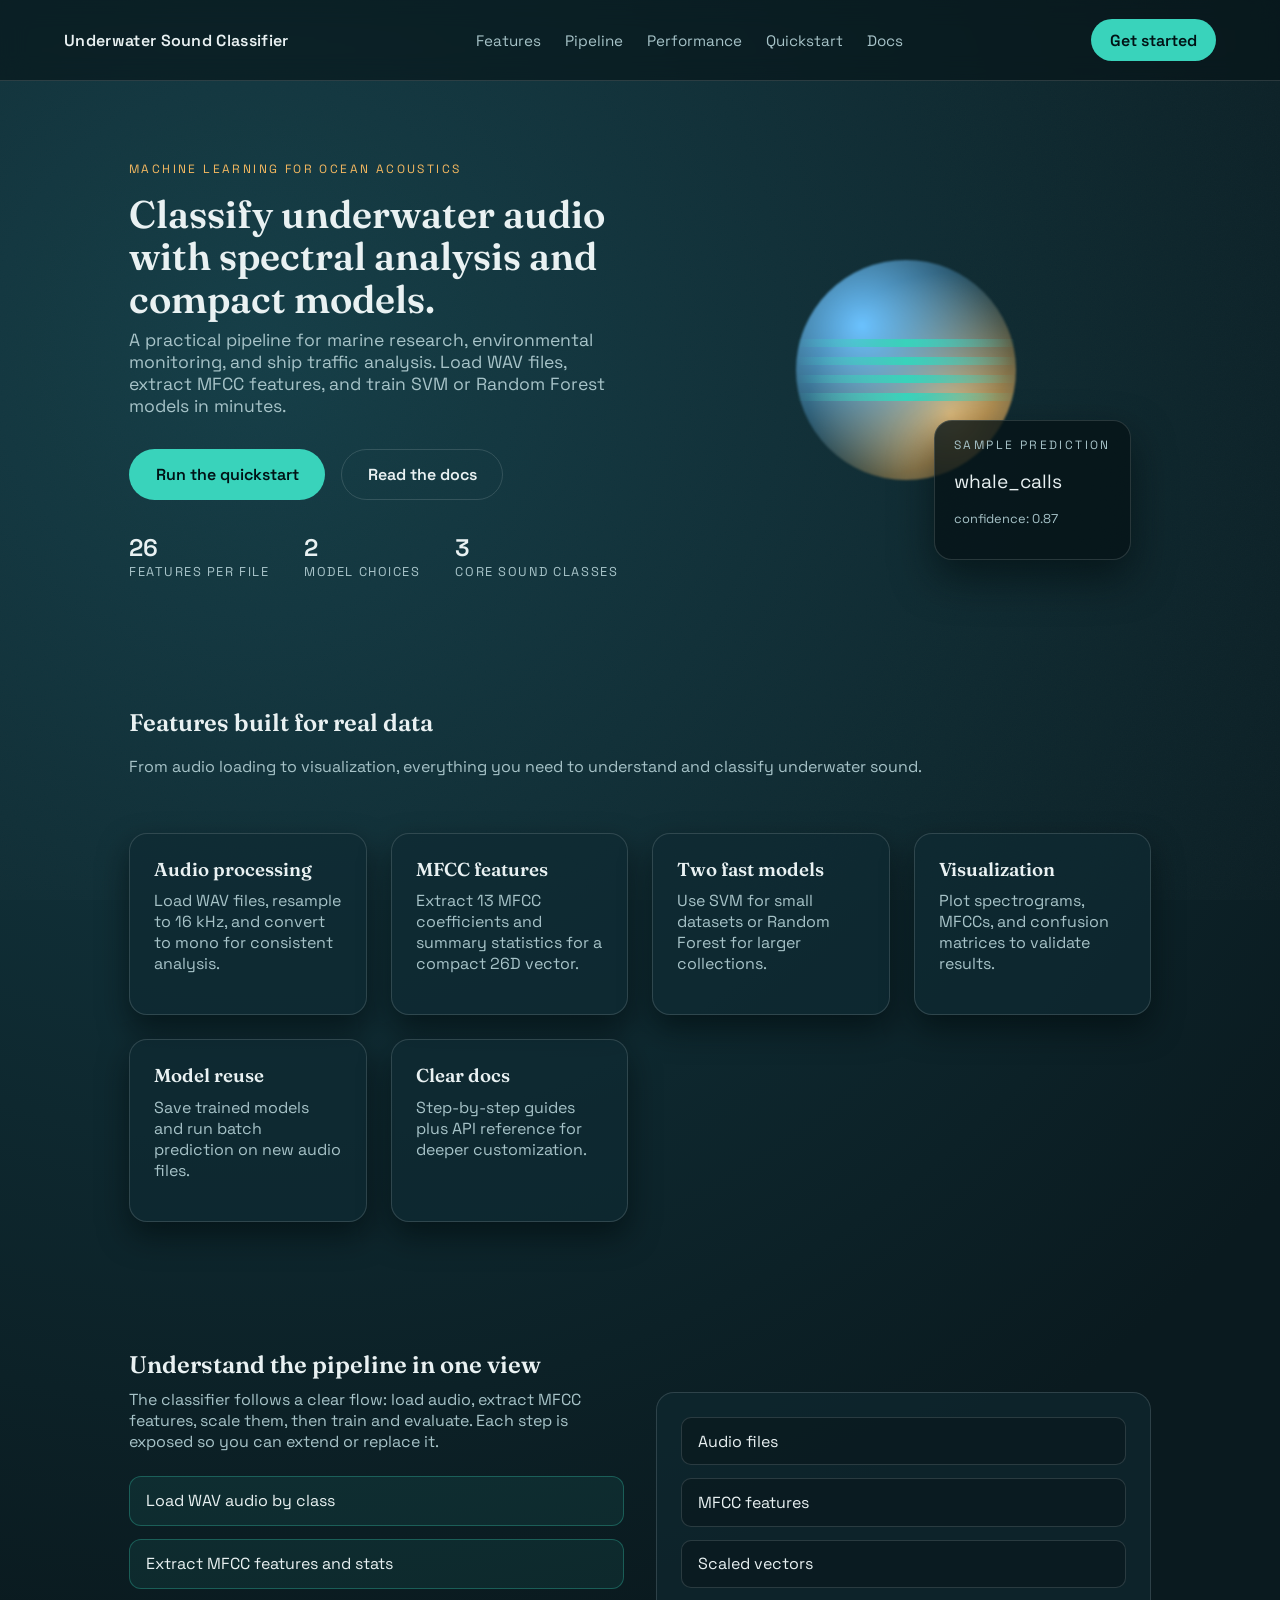
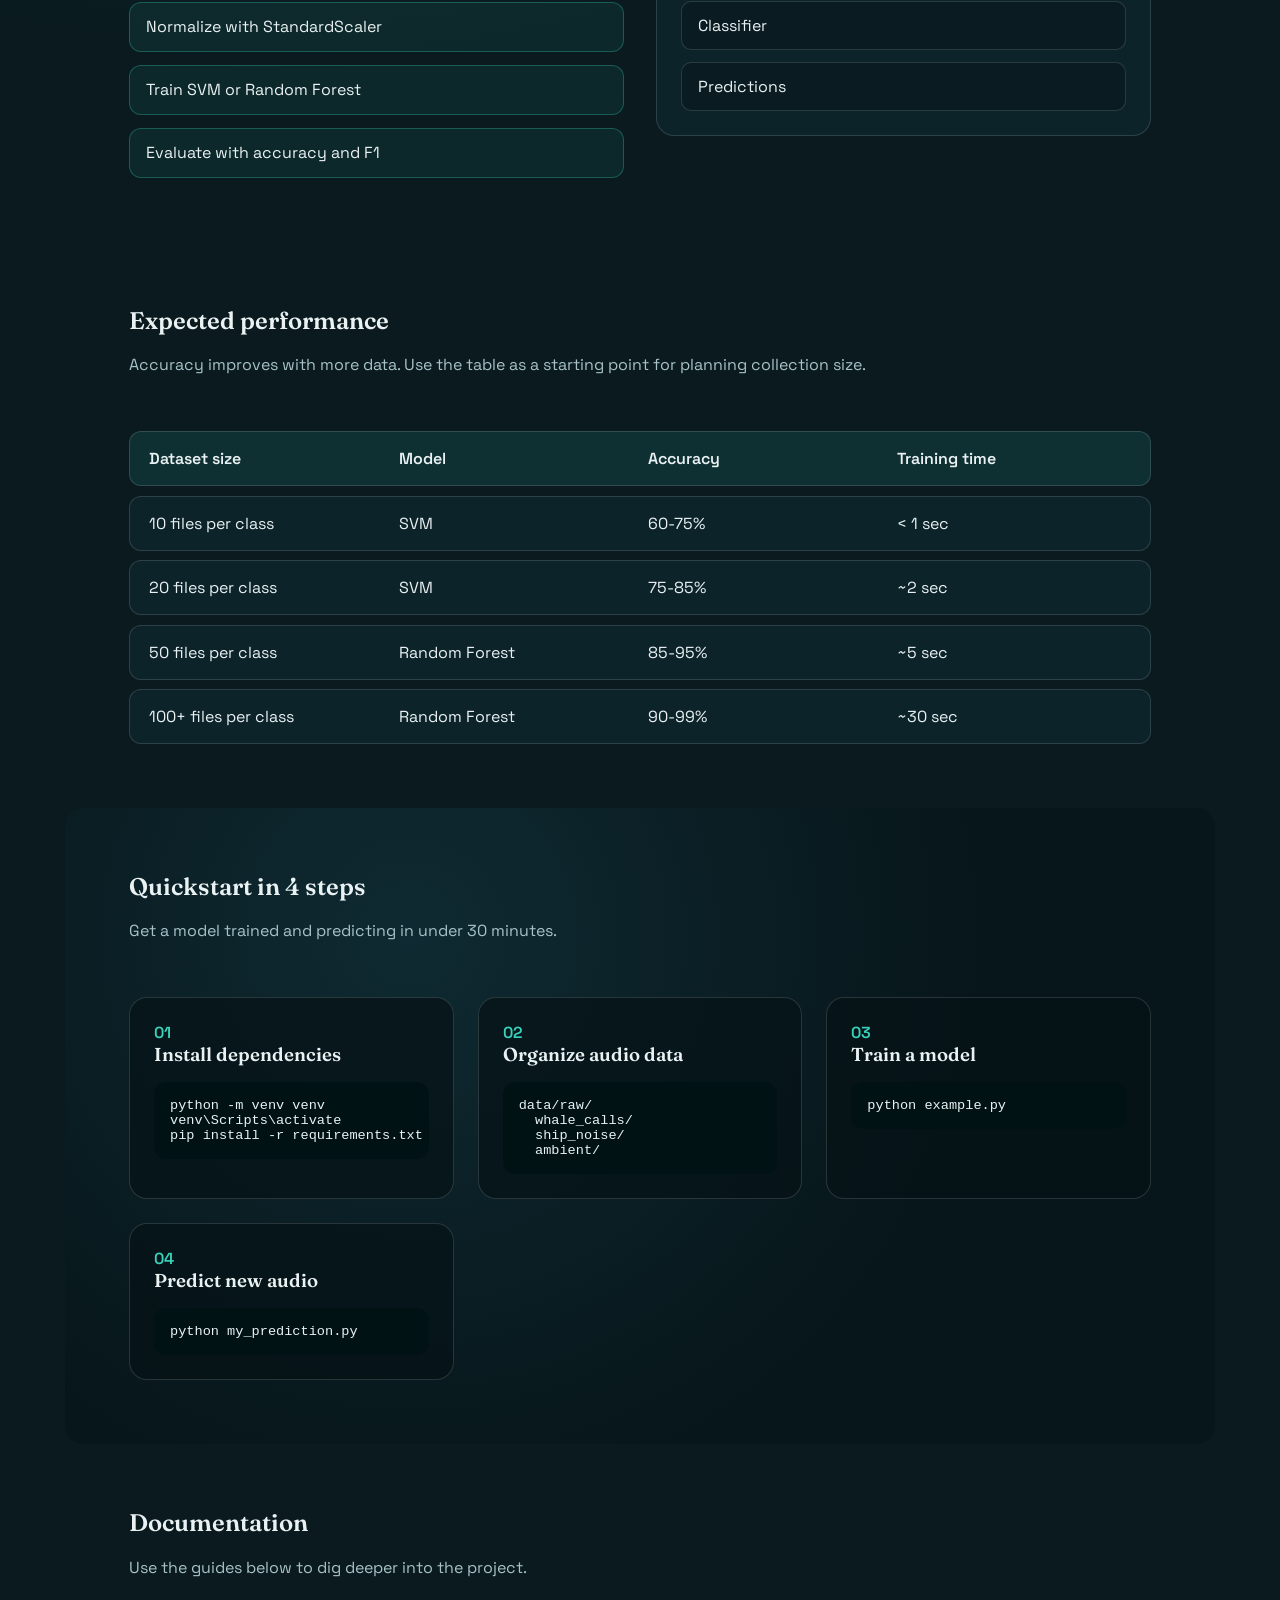
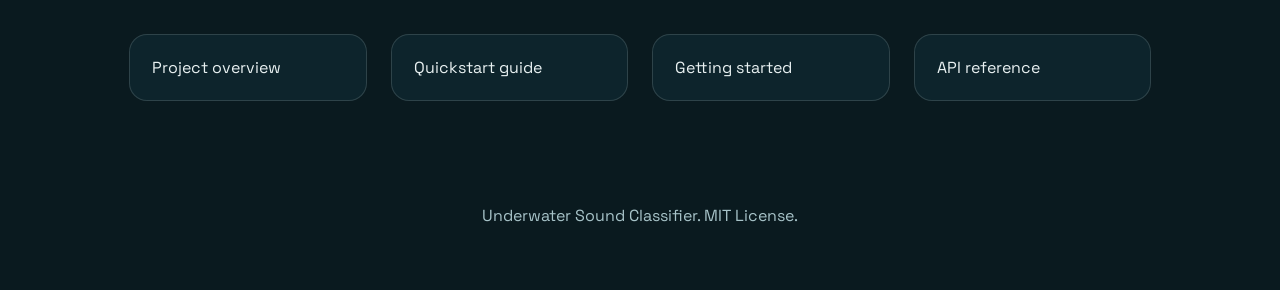
==== website/index.html @ 5ebe9122 "final changes" ====
<!doctype html>
<html lang="en">
  <head>
    <meta charset="utf-8" />
    <meta name="viewport" content="width=device-width, initial-scale=1" />
    <title>Underwater Sound Classifier</title>
    <meta
      name="description"
      content="Classify underwater audio using machine learning and spectral analysis."
    />
    <link rel="preconnect" href="https://fonts.googleapis.com" />
    <link rel="preconnect" href="https://fonts.gstatic.com" crossorigin />
    <link
      href="https://fonts.googleapis.com/css2?family=Fraunces:opsz,wght@9..144,500;9..144,700&family=Space+Grotesk:wght@400;500;600&display=swap"
      rel="stylesheet"
    />
    <link rel="stylesheet" href="styles.css" />
  </head>
  <body>
    <div class="noise"></div>
    <header class="site-header">
      <div class="brand">Underwater Sound Classifier</div>
      <nav class="nav">
        <a href="#features">Features</a>
        <a href="#pipeline">Pipeline</a>
        <a href="#performance">Performance</a>
        <a href="#start">Quickstart</a>
        <a href="#docs">Docs</a>
      </nav>
      <a class="cta" href="#start">Get started</a>
    </header>

    <main>
      <section class="hero">
        <div class="hero-content">
          <p class="eyebrow">Machine learning for ocean acoustics</p>
          <h1>
            Classify underwater audio with spectral analysis and compact models.
          </h1>
          <p class="lead">
            A practical pipeline for marine research, environmental monitoring, and
            ship traffic analysis. Load WAV files, extract MFCC features, and train
            SVM or Random Forest models in minutes.
          </p>
          <div class="hero-actions">
            <a class="button primary" href="#start">Run the quickstart</a>
            <a class="button ghost" href="#docs">Read the docs</a>
          </div>
          <div class="hero-stats" aria-label="project highlights">
            <div>
              <span class="stat">26</span>
              <span class="label">features per file</span>
            </div>
            <div>
              <span class="stat">2</span>
              <span class="label">model choices</span>
            </div>
            <div>
              <span class="stat">3</span>
              <span class="label">core sound classes</span>
            </div>
          </div>
        </div>
        <div class="hero-visual" aria-hidden="true">
          <div class="orb"></div>
          <div class="wave">
            <div class="wave-line"></div>
            <div class="wave-line"></div>
            <div class="wave-line"></div>
            <div class="wave-line"></div>
          </div>
          <div class="floating-card">
            <p class="card-title">Sample prediction</p>
            <p class="card-body">whale_calls</p>
            <p class="card-meta">confidence: 0.87</p>
          </div>
        </div>
      </section>

      <section id="features" class="section">
        <div class="section-header">
          <h2>Features built for real data</h2>
          <p>
            From audio loading to visualization, everything you need to understand
            and classify underwater sound.
          </p>
        </div>
        <div class="grid">
          <article class="card">
            <h3>Audio processing</h3>
            <p>
              Load WAV files, resample to 16 kHz, and convert to mono for consistent
              analysis.
            </p>
          </article>
          <article class="card">
            <h3>MFCC features</h3>
            <p>
              Extract 13 MFCC coefficients and summary statistics for a compact 26D
              vector.
            </p>
          </article>
          <article class="card">
            <h3>Two fast models</h3>
            <p>
              Use SVM for small datasets or Random Forest for larger collections.
            </p>
          </article>
          <article class="card">
            <h3>Visualization</h3>
            <p>
              Plot spectrograms, MFCCs, and confusion matrices to validate results.
            </p>
          </article>
          <article class="card">
            <h3>Model reuse</h3>
            <p>Save trained models and run batch prediction on new audio files.</p>
          </article>
          <article class="card">
            <h3>Clear docs</h3>
            <p>Step-by-step guides plus API reference for deeper customization.</p>
          </article>
        </div>
      </section>

      <section id="pipeline" class="section split">
        <div class="split-text">
          <h2>Understand the pipeline in one view</h2>
          <p>
            The classifier follows a clear flow: load audio, extract MFCC features,
            scale them, then train and evaluate. Each step is exposed so you can
            extend or replace it.
          </p>
          <ul class="pipeline">
            <li>Load WAV audio by class</li>
            <li>Extract MFCC features and stats</li>
            <li>Normalize with StandardScaler</li>
            <li>Train SVM or Random Forest</li>
            <li>Evaluate with accuracy and F1</li>
          </ul>
        </div>
        <div class="split-visual">
          <div class="stack">
            <div class="stack-item">Audio files</div>
            <div class="stack-item">MFCC features</div>
            <div class="stack-item">Scaled vectors</div>
            <div class="stack-item">Classifier</div>
            <div class="stack-item">Predictions</div>
          </div>
        </div>
      </section>

      <section id="performance" class="section">
        <div class="section-header">
          <h2>Expected performance</h2>
          <p>
            Accuracy improves with more data. Use the table as a starting point for
            planning collection size.
          </p>
        </div>
        <div class="table">
          <div class="table-row table-head">
            <span>Dataset size</span>
            <span>Model</span>
            <span>Accuracy</span>
            <span>Training time</span>
          </div>
          <div class="table-row">
            <span>10 files per class</span>
            <span>SVM</span>
            <span>60-75%</span>
            <span>&lt; 1 sec</span>
          </div>
          <div class="table-row">
            <span>20 files per class</span>
            <span>SVM</span>
            <span>75-85%</span>
            <span>~2 sec</span>
          </div>
          <div class="table-row">
            <span>50 files per class</span>
            <span>Random Forest</span>
            <span>85-95%</span>
            <span>~5 sec</span>
          </div>
          <div class="table-row">
            <span>100+ files per class</span>
            <span>Random Forest</span>
            <span>90-99%</span>
            <span>~30 sec</span>
          </div>
        </div>
      </section>

      <section id="start" class="section start">
        <div class="section-header">
          <h2>Quickstart in 4 steps</h2>
          <p>Get a model trained and predicting in under 30 minutes.</p>
        </div>
        <div class="steps">
          <div class="step">
            <span class="step-index">01</span>
            <h3>Install dependencies</h3>
            <pre><code>python -m venv venv
venv\Scripts\activate
pip install -r requirements.txt</code></pre>
          </div>
          <div class="step">
            <span class="step-index">02</span>
            <h3>Organize audio data</h3>
            <pre><code>data/raw/
  whale_calls/
  ship_noise/
  ambient/</code></pre>
          </div>
          <div class="step">
            <span class="step-index">03</span>
            <h3>Train a model</h3>
            <pre><code>python example.py</code></pre>
          </div>
          <div class="step">
            <span class="step-index">04</span>
            <h3>Predict new audio</h3>
            <pre><code>python my_prediction.py</code></pre>
          </div>
        </div>
      </section>

      <section id="docs" class="section docs">
        <div class="section-header">
          <h2>Documentation</h2>
          <p>Use the guides below to dig deeper into the project.</p>
        </div>
        <div class="grid">
          <a class="doc-card" href="docs/project-overview.html">Project overview</a>
          <a class="doc-card" href="docs/quickstart.html">Quickstart guide</a>
          <a class="doc-card" href="docs/getting-started.html">Getting started</a>
          <a class="doc-card" href="docs/api-reference.html">API reference</a>
        </div>
      </section>
    </main>

    <footer class="site-footer">
      <p>Underwater Sound Classifier. MIT License.</p>
    </footer>

    <script src="app.js"></script>
  </body>
</html>
---- website/styles.css ----
:root {
  --bg: #0a1a1f;
  --bg-soft: #0f2a32;
  --bg-card: rgba(15, 42, 50, 0.7);
  --text: #e9f1f2;
  --muted: #a7c3c8;
  --accent: #39d3bb;
  --accent-2: #f4b860;
  --accent-3: #6bc2ff;
  --stroke: rgba(233, 241, 242, 0.15);
  --shadow: rgba(2, 11, 13, 0.6);
  --radius: 18px;
  --max-width: 1150px;
}

* {
  box-sizing: border-box;
}

body {
  margin: 0;
  font-family: "Space Grotesk", "Segoe UI", sans-serif;
  color: var(--text);
  background: radial-gradient(circle at 20% 10%, #143d47 0%, var(--bg) 40%)
      no-repeat,
    radial-gradient(circle at 80% 0%, #1b353c 0%, var(--bg) 45%) no-repeat,
    linear-gradient(160deg, #061317 0%, #0a1a1f 55%, #0f2a32 100%);
  min-height: 100vh;
}

h1,
h2,
h3 {
  font-family: "Fraunces", "Times New Roman", serif;
  font-weight: 600;
  margin: 0 0 0.6rem 0;
}

p {
  margin: 0 0 1rem 0;
  color: var(--muted);
}

a {
  color: inherit;
  text-decoration: none;
}

.noise {
  position: fixed;
  inset: 0;
  opacity: 0.05;
  background-image: url("data:image/svg+xml,%3Csvg xmlns='http://www.w3.org/2000/svg' width='140' height='140' viewBox='0 0 140 140'%3E%3Cfilter id='n'%3E%3CfeTurbulence type='fractalNoise' baseFrequency='0.8' numOctaves='2' stitchTiles='stitch'/%3E%3C/filter%3E%3Crect width='140' height='140' filter='url(%23n)' opacity='0.4'/%3E%3C/svg%3E");
  pointer-events: none;
  mix-blend-mode: screen;
  z-index: 0;
}

.site-header {
  position: sticky;
  top: 0;
  z-index: 10;
  display: flex;
  align-items: center;
  justify-content: space-between;
  padding: 1.2rem 5vw;
  backdrop-filter: blur(12px);
  background: rgba(6, 19, 23, 0.6);
  border-bottom: 1px solid var(--stroke);
}

.brand {
  font-weight: 600;
  letter-spacing: 0.02em;
}

.nav {
  display: flex;
  gap: 1.5rem;
  font-size: 0.95rem;
  color: var(--muted);
}

.nav a {
  transition: color 0.2s ease;
}

.nav a:hover {
  color: var(--text);
}

.cta {
  padding: 0.65rem 1.2rem;
  background: var(--accent);
  color: #001215;
  border-radius: 999px;
  font-weight: 600;
}

main {
  position: relative;
  z-index: 1;
}

.hero {
  display: grid;
  grid-template-columns: repeat(auto-fit, minmax(280px, 1fr));
  gap: 2.5rem;
  padding: 5rem 5vw 4rem;
  max-width: var(--max-width);
  margin: 0 auto;
}

.hero-content .eyebrow {
  text-transform: uppercase;
  letter-spacing: 0.2em;
  font-size: 0.75rem;
  color: var(--accent-2);
}

.hero-content h1 {
  font-size: clamp(2.4rem, 3vw, 3.6rem);
  line-height: 1.1;
  color: var(--text);
}

.hero-content .lead {
  font-size: 1.1rem;
  color: var(--muted);
}

.hero-actions {
  display: flex;
  gap: 1rem;
  flex-wrap: wrap;
  margin: 2rem 0;
}

.button {
  display: inline-flex;
  align-items: center;
  justify-content: center;
  padding: 0.85rem 1.6rem;
  border-radius: 999px;
  font-weight: 600;
  border: 1px solid transparent;
}

.button.primary {
  background: var(--accent);
  color: #001215;
}

.button.ghost {
  border-color: var(--stroke);
  color: var(--text);
}

.hero-stats {
  display: flex;
  gap: 2.2rem;
  flex-wrap: wrap;
}

.hero-stats .stat {
  font-size: 1.5rem;
  font-weight: 600;
  color: var(--text);
}

.hero-stats .label {
  display: block;
  font-size: 0.8rem;
  color: var(--muted);
  text-transform: uppercase;
  letter-spacing: 0.12em;
}

.hero-visual {
  position: relative;
  min-height: 360px;
  display: grid;
  place-items: center;
}

.orb {
  position: absolute;
  width: 220px;
  height: 220px;
  border-radius: 50%;
  background: radial-gradient(circle at 30% 30%, var(--accent-3), transparent 70%),
    radial-gradient(circle at 70% 70%, var(--accent-2), transparent 65%);
  filter: blur(1px);
  animation: float 6s ease-in-out infinite;
}

.wave {
  position: relative;
  display: grid;
  gap: 10px;
}

.wave-line {
  width: 220px;
  height: 8px;
  border-radius: 999px;
  background: linear-gradient(90deg, transparent, var(--accent), transparent);
  animation: pulse 2.6s ease-in-out infinite;
}

.wave-line:nth-child(2) {
  animation-delay: 0.3s;
}

.wave-line:nth-child(3) {
  animation-delay: 0.6s;
}

.wave-line:nth-child(4) {
  animation-delay: 0.9s;
}

.floating-card {
  position: absolute;
  bottom: 20px;
  right: 20px;
  background: rgba(6, 19, 23, 0.8);
  border: 1px solid var(--stroke);
  border-radius: var(--radius);
  padding: 1rem 1.2rem;
  box-shadow: 0 18px 40px var(--shadow);
}

.card-title {
  font-size: 0.75rem;
  text-transform: uppercase;
  letter-spacing: 0.2em;
}

.card-body {
  font-size: 1.2rem;
  color: var(--text);
}

.card-meta {
  font-size: 0.8rem;
  color: var(--muted);
}

.section {
  max-width: var(--max-width);
  margin: 0 auto;
  padding: 4rem 5vw;
}

.section-header {
  display: grid;
  gap: 0.6rem;
  margin-bottom: 2.5rem;
}

.grid {
  display: grid;
  grid-template-columns: repeat(auto-fit, minmax(220px, 1fr));
  gap: 1.5rem;
}

.card {
  background: var(--bg-card);
  border-radius: var(--radius);
  padding: 1.5rem;
  border: 1px solid var(--stroke);
  box-shadow: 0 14px 30px var(--shadow);
}

.split {
  display: grid;
  grid-template-columns: repeat(auto-fit, minmax(280px, 1fr));
  gap: 2rem;
  align-items: center;
}

.pipeline {
  list-style: none;
  padding: 0;
  margin: 1.5rem 0 0;
  display: grid;
  gap: 0.8rem;
}

.pipeline li {
  padding: 0.85rem 1rem;
  background: rgba(57, 211, 187, 0.08);
  border: 1px solid rgba(57, 211, 187, 0.3);
  border-radius: 12px;
}

.stack {
  display: grid;
  gap: 0.8rem;
  padding: 1.5rem;
  background: rgba(15, 42, 50, 0.6);
  border-radius: var(--radius);
  border: 1px solid var(--stroke);
}

.stack-item {
  padding: 0.8rem 1rem;
  border-radius: 10px;
  background: rgba(10, 26, 31, 0.75);
  border: 1px solid var(--stroke);
  color: var(--text);
}

.table {
  display: grid;
  gap: 0.6rem;
}

.table-row {
  display: grid;
  grid-template-columns: repeat(4, minmax(0, 1fr));
  gap: 1rem;
  padding: 1rem 1.2rem;
  background: rgba(15, 42, 50, 0.6);
  border-radius: 12px;
  border: 1px solid var(--stroke);
}

.table-head {
  font-weight: 600;
  color: var(--text);
  background: rgba(57, 211, 187, 0.12);
}

.start {
  background: radial-gradient(circle at 30% 20%, #0f2a32 0%, #07161a 60%);
  border-radius: var(--radius);
}

.steps {
  display: grid;
  grid-template-columns: repeat(auto-fit, minmax(240px, 1fr));
  gap: 1.5rem;
}

.step {
  border: 1px solid var(--stroke);
  border-radius: var(--radius);
  padding: 1.5rem;
  background: rgba(6, 19, 23, 0.75);
}

.step-index {
  font-weight: 600;
  color: var(--accent);
}

pre {
  margin: 1rem 0 0;
  padding: 1rem;
  background: rgba(0, 18, 21, 0.9);
  border-radius: 12px;
  font-size: 0.85rem;
  color: var(--text);
  overflow-x: auto;
}

.docs .doc-card {
  display: block;
  padding: 1.4rem;
  border-radius: var(--radius);
  border: 1px solid var(--stroke);
  background: rgba(15, 42, 50, 0.7);
  transition: transform 0.2s ease, border-color 0.2s ease;
}

.docs .doc-card:hover {
  transform: translateY(-4px);
  border-color: rgba(57, 211, 187, 0.5);
}

.doc-page .site-header {
  position: sticky;
}

.doc-hero {
  max-width: var(--max-width);
  margin: 0 auto;
  padding: 4rem 5vw 2rem;
}

.doc-hero p {
  max-width: 680px;
}

.doc-content {
  max-width: var(--max-width);
  margin: 0 auto;
  padding: 0 5vw 4rem;
  display: grid;
  gap: 2rem;
}

.doc-section {
  background: var(--bg-card);
  border: 1px solid var(--stroke);
  border-radius: var(--radius);
  padding: 1.8rem;
  box-shadow: 0 14px 30px var(--shadow);
}

.doc-section h3 {
  margin-bottom: 0.8rem;
}

.doc-section ul {
  margin: 0.8rem 0 0;
  padding-left: 1.2rem;
  color: var(--muted);
}

.doc-section li {
  margin-bottom: 0.4rem;
}

.doc-nav {
  display: flex;
  gap: 1rem;
  flex-wrap: wrap;
  margin-top: 1.5rem;
}

.doc-nav a {
  border: 1px solid var(--stroke);
  border-radius: 999px;
  padding: 0.5rem 1rem;
  color: var(--text);
}

.site-footer {
  text-align: center;
  padding: 2.5rem 5vw 3rem;
  color: var(--muted);
}

.reveal {
  opacity: 0;
  transform: translateY(30px);
  transition: opacity 0.6s ease, transform 0.6s ease;
}

.reveal.visible {
  opacity: 1;
  transform: translateY(0);
}

@keyframes pulse {
  0%,
  100% {
    opacity: 0.2;
    transform: scaleX(0.9);
  }
  50% {
    opacity: 1;
    transform: scaleX(1.05);
  }
}

@keyframes float {
  0%,
  100% {
    transform: translateY(0px);
  }
  50% {
    transform: translateY(-18px);
  }
}

@media (max-width: 900px) {
  .nav {
    display: none;
  }

  .hero {
    padding-top: 3.5rem;
  }

  .table-row {
    grid-template-columns: repeat(2, minmax(0, 1fr));
  }
}

@media (max-width: 600px) {
  .site-header {
    flex-direction: column;
    gap: 1rem;
  }

  .cta {
    width: 100%;
    text-align: center;
  }

  .hero-stats {
    gap: 1rem;
  }
}
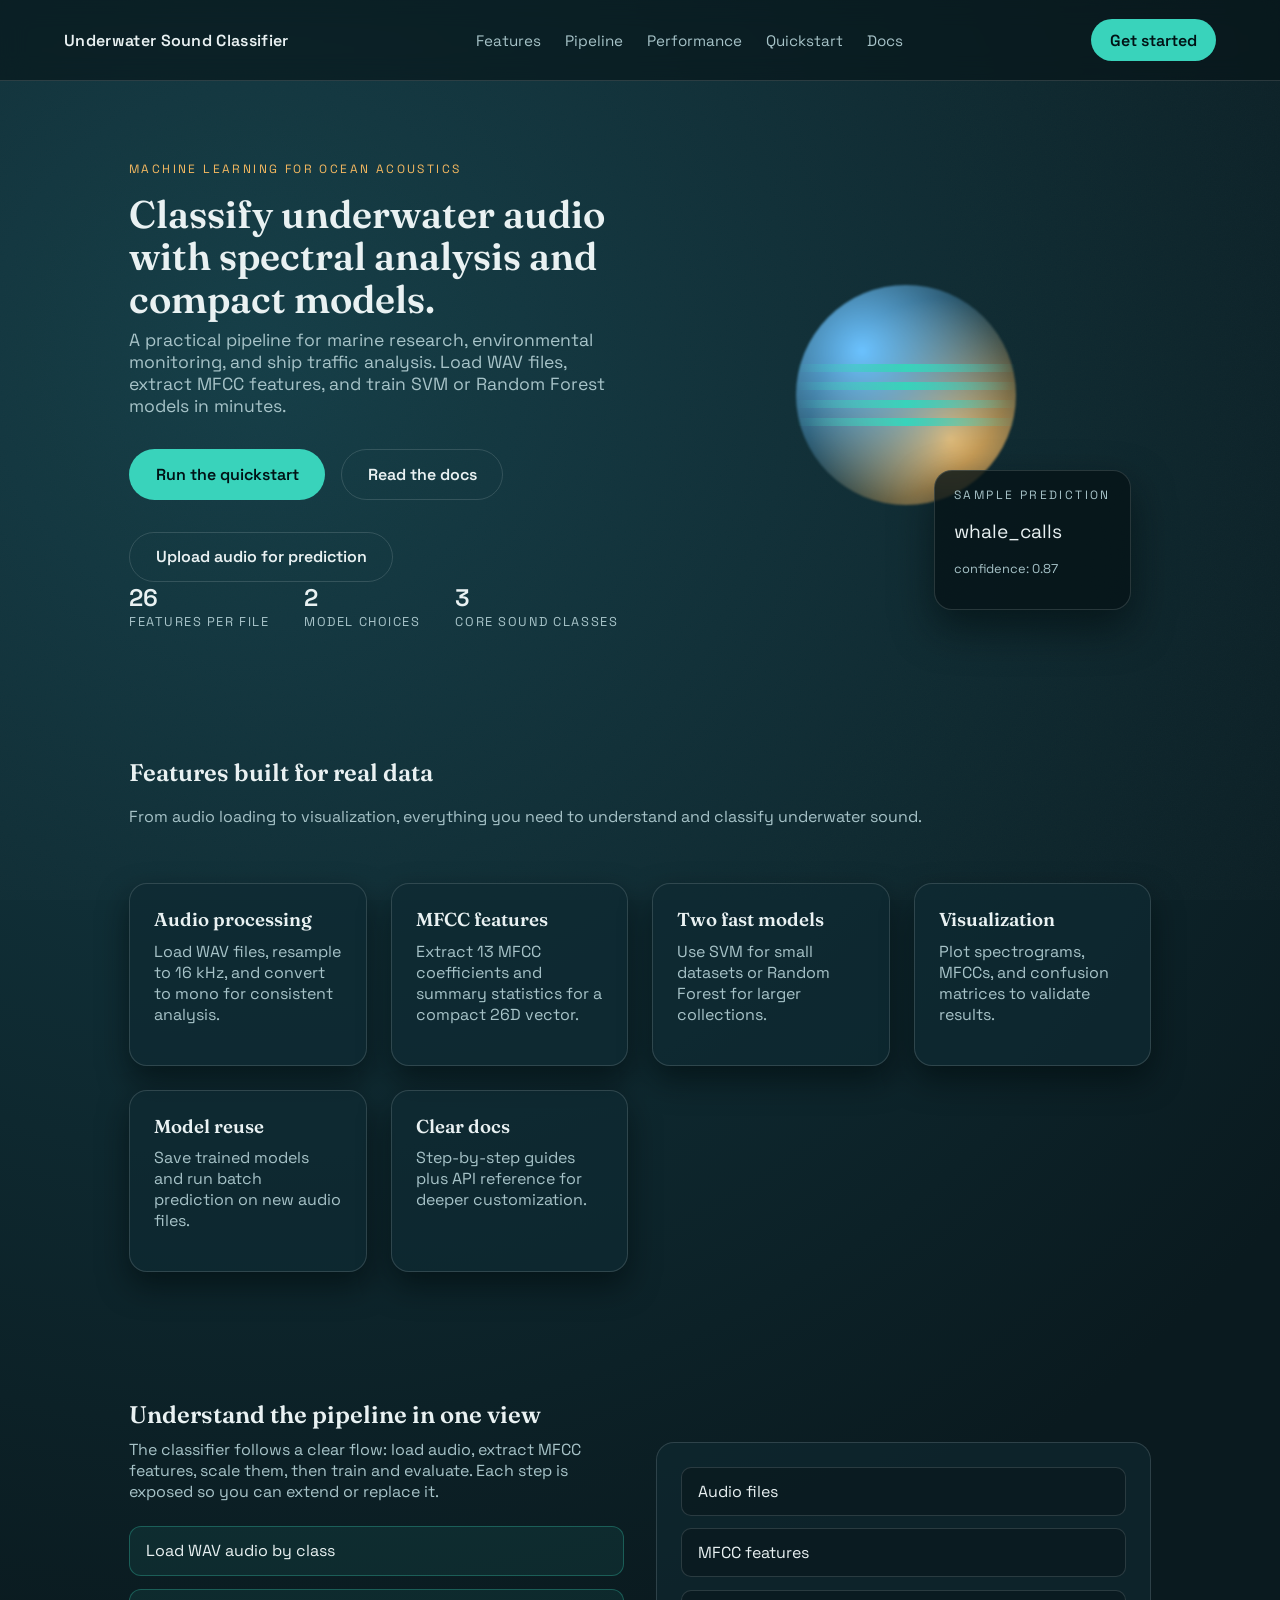
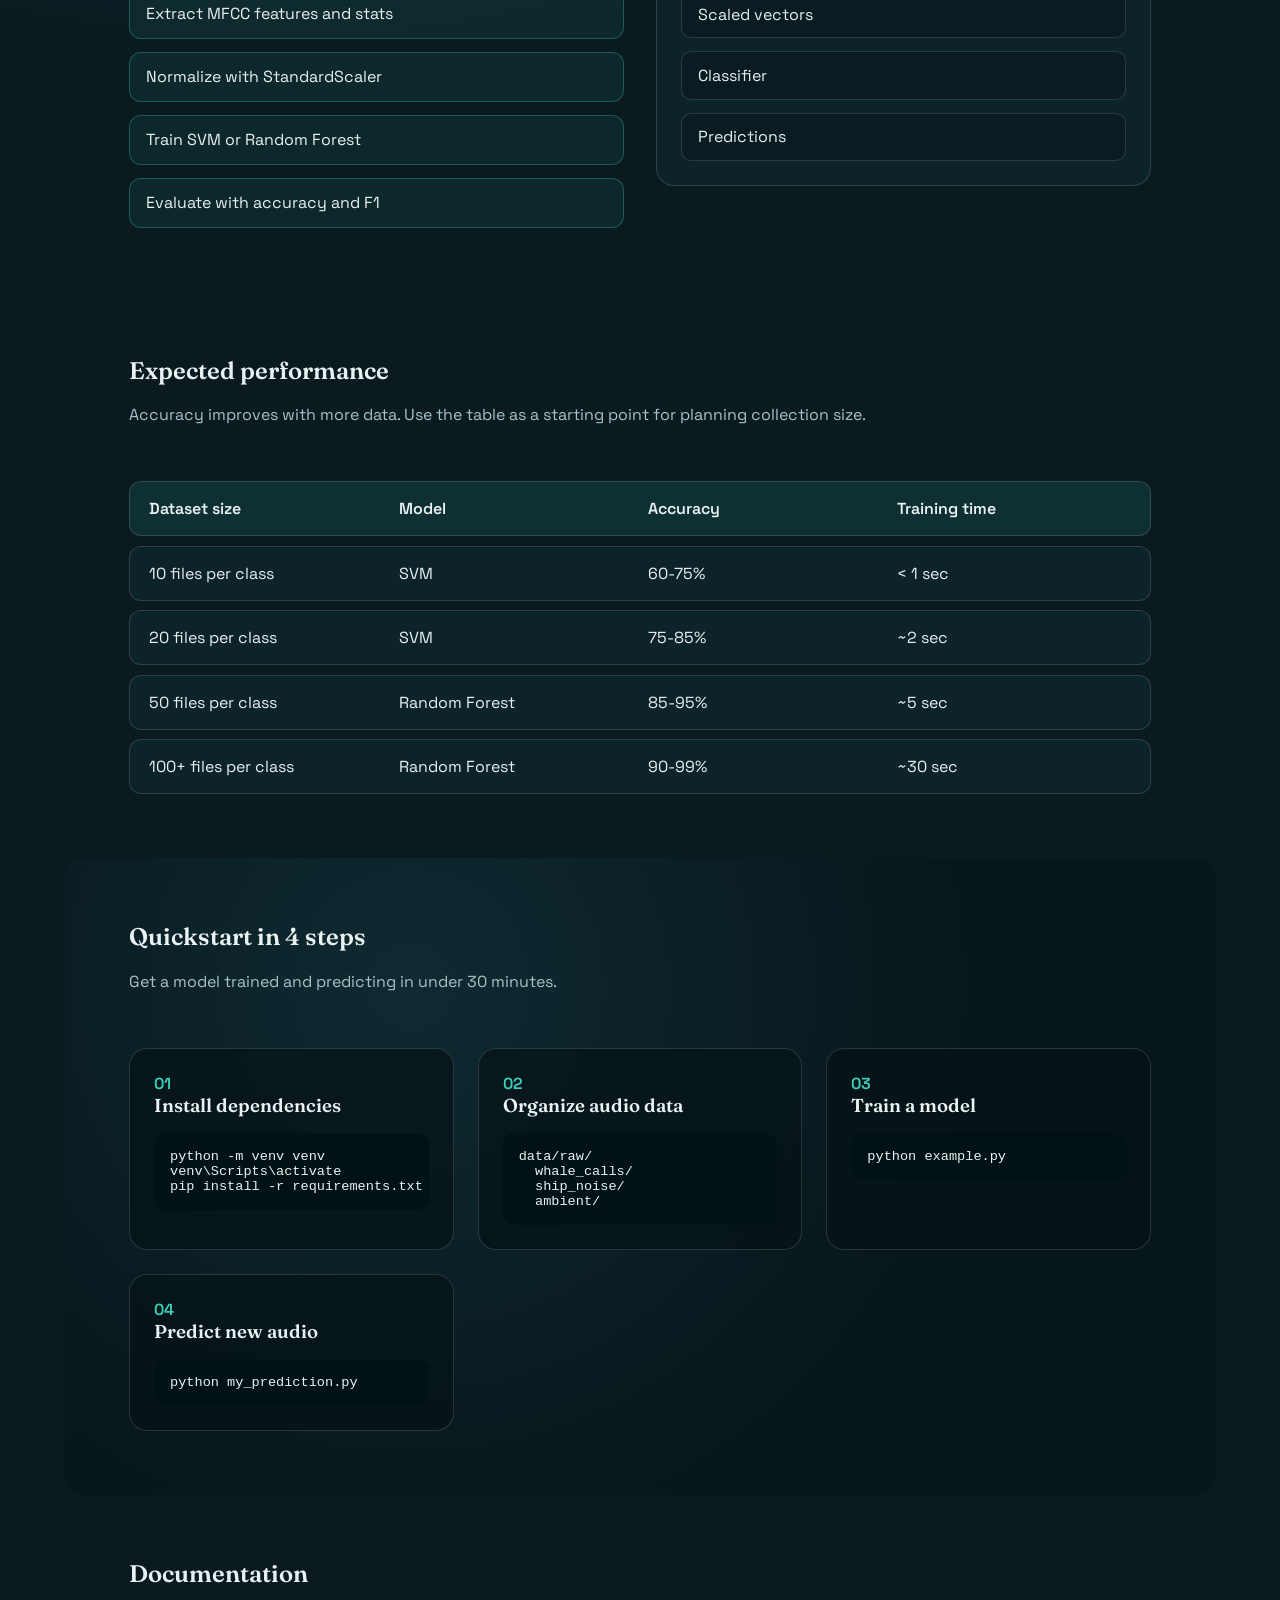
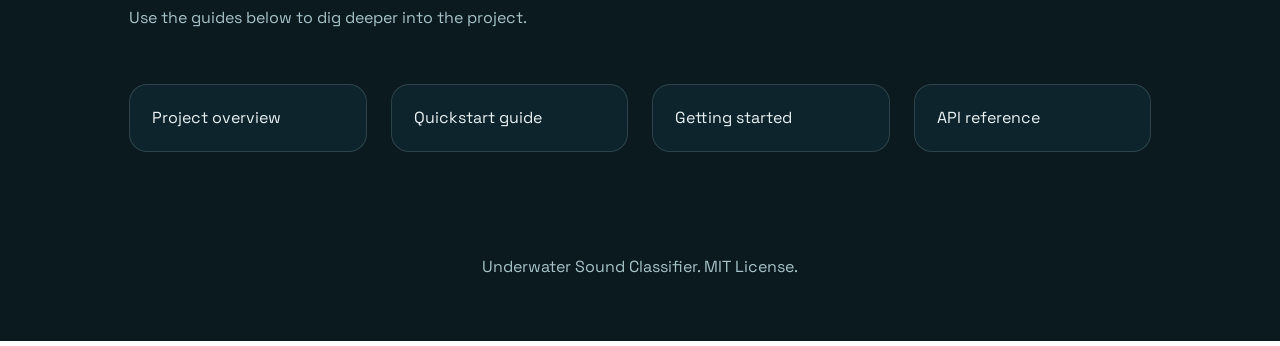
==== commit bf66cacb: "Fix all project errors: resolve Windows UTF-8 console output crashes, embed matplotlib plotting in d" ====
--- a/website/index.html
+++ b/website/index.html
@@ -46,6 +46,11 @@
             <a class="button primary" href="#start">Run the quickstart</a>
             <a class="button ghost" href="#docs">Read the docs</a>
           </div>
+          <div class="upload-area" style="margin-top:1.2rem;">
+            <label class="button ghost" for="audioInput">Upload audio for prediction</label>
+            <input id="audioInput" type="file" accept="audio/wav" style="display:none">
+            <span id="uploadStatus" style="margin-left:0.8rem;color:var(--muted)"></span>
+          </div>
           <div class="hero-stats" aria-label="project highlights">
             <div>
               <span class="stat">26</span>
